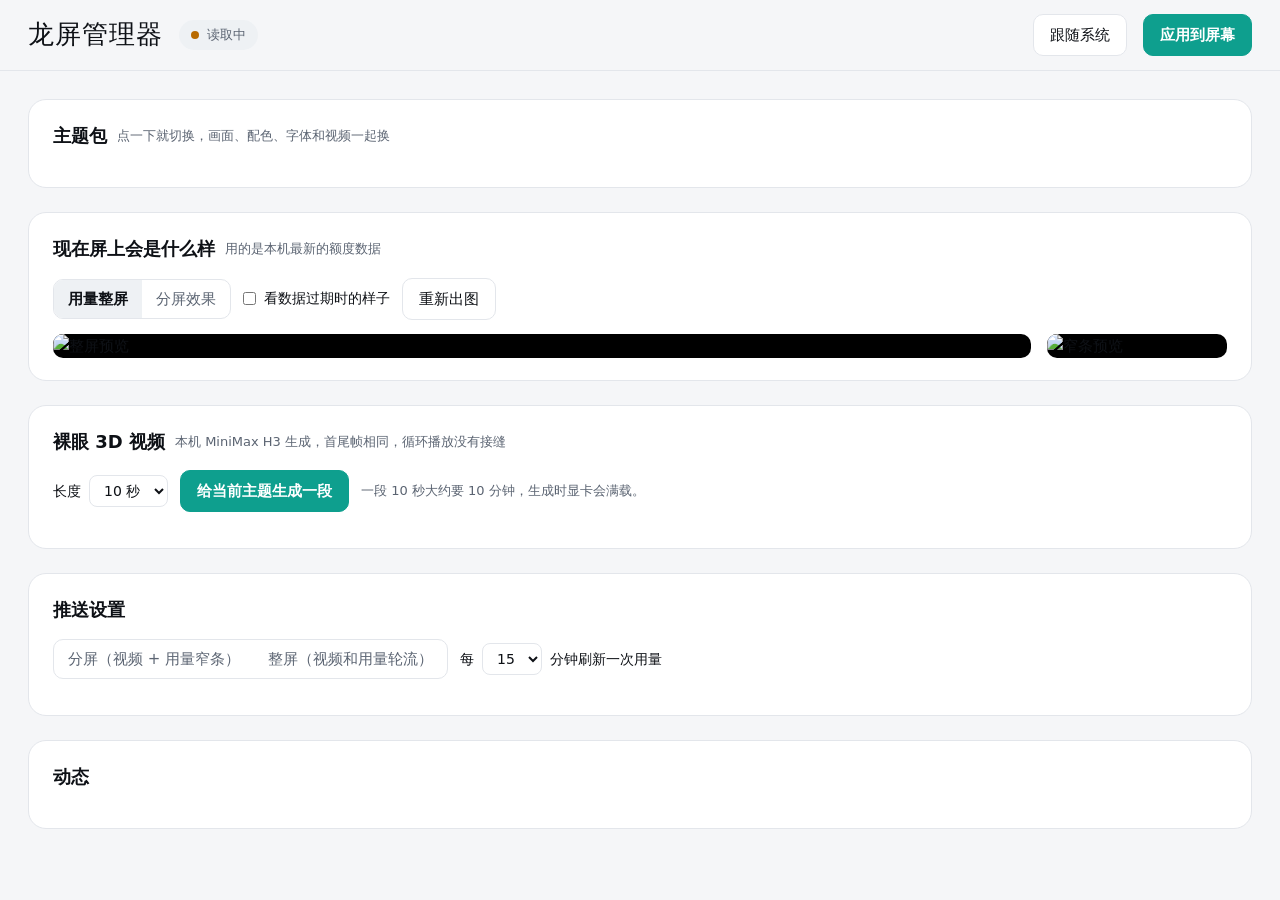
==== app/web/index.html @ 3b7cb1c3 "龙屏第一版：自研驱动、三套主题包、额度面板、视频生成与管理器" ====
<!doctype html>
<html lang="zh">
<head>
<meta charset="utf-8">
<meta name="viewport" content="width=device-width,initial-scale=1">
<title>龙屏管理器</title>
<link rel="stylesheet" href="/repo/themes/_shared/fonts/fonts.css">
<style>
:root{--bg:#F5F6F8;--panel:#FFFFFF;--ink:#0E1116;--dim:#5B6472;--line:#E3E6EB;--accent:#0E9F8E;--accentInk:#fff;--warn:#B86A00;--ok:#0E9F8E;--chip:#EEF1F4}
@media (prefers-color-scheme:dark){:root:not([data-theme="light"]){--bg:#0B0D11;--panel:#13161C;--ink:#E8ECF1;--dim:#8D96A3;--line:#232832;--accent:#2DE2C8;--accentInk:#062723;--warn:#FFB547;--ok:#2DE2C8;--chip:#1B1F27}}
:root[data-theme="dark"]{--bg:#0B0D11;--panel:#13161C;--ink:#E8ECF1;--dim:#8D96A3;--line:#232832;--accent:#2DE2C8;--accentInk:#062723;--warn:#FFB547;--ok:#2DE2C8;--chip:#1B1F27}
*{box-sizing:border-box;margin:0}
body{background:var(--bg);color:var(--ink);font:15px/1.6 "Noto Sans CJK SC",system-ui,sans-serif;-webkit-font-smoothing:antialiased}
header{position:sticky;top:0;z-index:5;display:flex;align-items:center;gap:16px;padding:14px 28px;background:color-mix(in srgb,var(--bg) 85%,transparent);backdrop-filter:blur(10px);border-bottom:1px solid var(--line)}
header h1{font:400 26px/1 "Smiley Sans","Noto Sans CJK SC";letter-spacing:.04em}
.pill{display:inline-flex;align-items:center;gap:8px;padding:5px 12px;border-radius:999px;background:var(--chip);font-size:13px;color:var(--dim)}
.pill i{width:8px;height:8px;border-radius:50%;background:var(--warn)}
.pill.on i{background:var(--ok)}
header .sp{flex:1}
button{font:inherit;cursor:pointer;border:1px solid var(--line);background:var(--panel);color:var(--ink);padding:8px 16px;border-radius:10px}
button.pri{background:var(--accent);border-color:var(--accent);color:var(--accentInk);font-weight:600}
button:disabled{opacity:.5;cursor:default}
main{max-width:1280px;margin:0 auto;padding:28px;display:grid;gap:24px}
section{background:var(--panel);border:1px solid var(--line);border-radius:18px;padding:22px 24px}
h2{font-size:18px;margin-bottom:14px;display:flex;align-items:center;gap:10px}
h2 small{font-weight:400;font-size:13px;color:var(--dim)}
.themes{display:grid;grid-template-columns:repeat(auto-fit,minmax(260px,1fr));gap:16px}
.tcard{border:2px solid var(--line);border-radius:14px;overflow:hidden;cursor:pointer;background:var(--bg);transition:border-color .15s}
.tcard.on{border-color:var(--accent)}
.tcard img{display:block;width:100%;aspect-ratio:2240/1080;object-fit:cover;background:#000}
.tcard .b{padding:12px 14px}
.tcard .b b{font-size:16px}
.tcard .b p{font-size:13px;color:var(--dim);margin-top:2px}
.preview{display:grid;grid-template-columns:minmax(0,1fr) 180px;gap:16px;align-items:start}
.preview img{width:100%;border-radius:10px;background:#000;display:block}
.seg{display:inline-flex;border:1px solid var(--line);border-radius:10px;overflow:hidden}
.seg button{border:0;border-radius:0;padding:7px 14px;background:transparent;color:var(--dim)}
.seg button[aria-pressed="true"]{background:var(--chip);color:var(--ink);font-weight:600}
.row{display:flex;flex-wrap:wrap;gap:12px;align-items:center;margin-bottom:14px}
.vids{display:grid;grid-template-columns:repeat(auto-fill,minmax(280px,1fr));gap:14px}
.vids video{width:100%;border-radius:10px;background:#000;display:block}
.vids .m{font-size:13px;color:var(--dim);margin-top:6px}
.empty{color:var(--dim);font-size:14px;padding:12px 0}
.jobs li,.log li{list-style:none;font-size:13px;padding:6px 0;border-top:1px solid var(--line);display:flex;gap:12px}
.jobs ul,.log ul{padding:0}
.log li span:first-child{color:var(--dim);font-family:"Geist Mono",monospace}
.note{font-size:13px;color:var(--dim)}
label.f{display:flex;align-items:center;gap:8px;font-size:14px}
select{font:inherit;padding:6px 10px;border-radius:8px;border:1px solid var(--line);background:var(--panel);color:var(--ink)}
@media (max-width:720px){main{padding:16px}.preview{grid-template-columns:1fr}header{padding:12px 16px}}
</style>
</head>
<body>
<header>
  <h1>龙屏管理器</h1>
  <span class="pill" id="dev"><i></i><span>读取中</span></span>
  <span class="sp"></span>
  <button id="themeBtn" type="button">跟随系统</button>
  <button class="pri" id="apply" type="button">应用到屏幕</button>
</header>
<main>
  <section>
    <h2>主题包 <small>点一下就切换，画面、配色、字体和视频一起换</small></h2>
    <div class="themes" id="themes"></div>
  </section>

  <section>
    <h2>现在屏上会是什么样 <small>用的是本机最新的额度数据</small></h2>
    <div class="row">
      <div class="seg" id="viewSeg"><button data-v="usage" aria-pressed="true">用量整屏</button><button data-v="preview" aria-pressed="false">分屏效果</button></div>
      <label class="f"><input type="checkbox" id="stale"> 看数据过期时的样子</label>
      <button id="refresh" type="button">重新出图</button>
    </div>
    <div class="preview"><img id="big" alt="整屏预览"><img id="strip" alt="窄条预览"></div>
  </section>

  <section>
    <h2>裸眼 3D 视频 <small>本机 MiniMax H3 生成，首尾帧相同，循环播放没有接缝</small></h2>
    <div class="row">
      <label class="f">长度 <select id="secs"><option value="5">5 秒</option><option value="10" selected>10 秒</option><option value="15">15 秒</option></select></label>
      <button class="pri" id="gen" type="button">给当前主题生成一段</button>
      <span class="note">一段 10 秒大约要 10 分钟，生成时显卡会满载。</span>
    </div>
    <div class="vids" id="vids"></div>
    <div class="jobs"><ul id="jobs"></ul></div>
  </section>

  <section>
    <h2>推送设置</h2>
    <div class="row">
      <div class="seg" id="layoutSeg"><button data-v="split">分屏（视频 + 用量窄条）</button><button data-v="full">整屏（视频和用量轮流）</button></div>
      <label class="f">每 <select id="mins"><option>5</option><option>10</option><option selected>15</option><option>30</option></select> 分钟刷新一次用量</label>
    </div>
    <p class="note" id="devNote"></p>
  </section>

  <section class="log">
    <h2>动态</h2>
    <ul id="log"></ul>
  </section>
</main>
<script>
const $ = s => document.querySelector(s);
let S = null, view = "usage";
const api = (p, b) => fetch(p, b ? {method: "POST", headers: {"Content-Type": "application/json"}, body: JSON.stringify(b)} : {}).then(r => r.json());
const esc = s => String(s).replace(/[&<>"]/g, c => ({"&": "&amp;", "<": "&lt;", ">": "&gt;", '"': "&quot;"}[c]));

async function load() {
  S = await api("/api/state");
  const c = S.conf;
  $("#dev").classList.toggle("on", S.device.connected);
  $("#dev span").textContent = S.device.connected ? "屏幕已连接" : `屏幕：${S.device.mode}`;
  $("#devNote").textContent = S.device.note;
  $("#apply").textContent = S.device.connected ? "应用到屏幕" : "演练一次上屏";
  $("#themes").innerHTML = S.themes.map(t => `<div class="tcard${t.id === c.theme ? " on" : ""}" data-id="${t.id}">
    <img src="/repo/themes/${t.id}/assets/full.jpg" alt=""><div class="b"><b>${esc(t.name)}</b><p>${esc(t.summary)}</p><p>${t.videos.length ? t.videos.length + " 段视频" : "还没有视频"}</p></div></div>`).join("");
  const cur = S.themes.find(t => t.id === c.theme);
  $("#vids").innerHTML = cur && cur.videos.length ? cur.videos.map(v => `<div><video src="${v.url}" muted loop autoplay playsinline></video><div class="m">${esc(v.name)} · ${v.mb} MB</div></div>`).join("")
    : `<div class="empty">「${esc(cur ? cur.name : c.theme)}」还没有视频。</div>`;
  $("#jobs").innerHTML = S.jobs.slice().reverse().map(j => `<li><b>${j.state === "running" ? "进行中" : j.state === "done" ? "完成" : "失败"}</b><span>${esc(j.kind)} · ${j.started}</span><span class="note">${esc(j.tail)}</span></li>`).join("");
  $("#log").innerHTML = S.log.slice().reverse().map(l => `<li><span>${l.t}</span><span>${esc(l.msg)}</span></li>`).join("");
  document.querySelectorAll("#layoutSeg button").forEach(b => b.setAttribute("aria-pressed", b.dataset.v === c.layout));
  $("#mins").value = String(c.push_minutes);
}
async function preview() {
  const t = S.conf.theme, d = $("#stale").checked ? "stale" : "fresh";
  $("#big").style.opacity = .4;
  const [a, b] = await Promise.all([api(`/api/render?theme=${t}&view=${view}&data=${d}`), api(`/api/render?theme=${t}&view=strip&data=${d}`)]);
  $("#big").src = a.url; $("#strip").src = b.url; $("#big").style.opacity = 1;
}
$("#themes").addEventListener("click", async e => {
  const card = e.target.closest(".tcard"); if (!card) return;
  await api("/api/conf", {theme: card.dataset.id}); await load(); preview();
});
$("#viewSeg").addEventListener("click", e => {
  const b = e.target.closest("button"); if (!b) return;
  view = b.dataset.v; document.querySelectorAll("#viewSeg button").forEach(x => x.setAttribute("aria-pressed", x === b)); preview();
});
$("#layoutSeg").addEventListener("click", async e => { const b = e.target.closest("button"); if (b) { await api("/api/conf", {layout: b.dataset.v}); load(); } });
$("#mins").addEventListener("change", async () => { await api("/api/conf", {push_minutes: +$("#mins").value}); load(); });
$("#stale").addEventListener("change", preview);
$("#refresh").addEventListener("click", preview);
$("#gen").addEventListener("click", async () => {
  const r = await api("/api/video", {theme: S.conf.theme, seconds: +$("#secs").value});
  if (r.error) alert(r.error); load();
});
$("#apply").addEventListener("click", async () => { await api("/api/apply", {}); load(); });

const modes = ["auto", "light", "dark"], names = {auto: "跟随系统", light: "亮色", dark: "暗色"};
let mode = "auto";
try { mode = localStorage.getItem("ryuo:theme") || "auto"; } catch (e) {}
const setMode = m => { mode = m; if (m === "auto") document.documentElement.removeAttribute("data-theme"); else document.documentElement.dataset.theme = m; $("#themeBtn").textContent = names[m]; try { localStorage.setItem("ryuo:theme", m); } catch (e) {} };
setMode(mode);
$("#themeBtn").addEventListener("click", () => setMode(modes[(modes.indexOf(mode) + 1) % 3]));

load().then(preview);
setInterval(load, 8000);
</script>
</body>
</html>
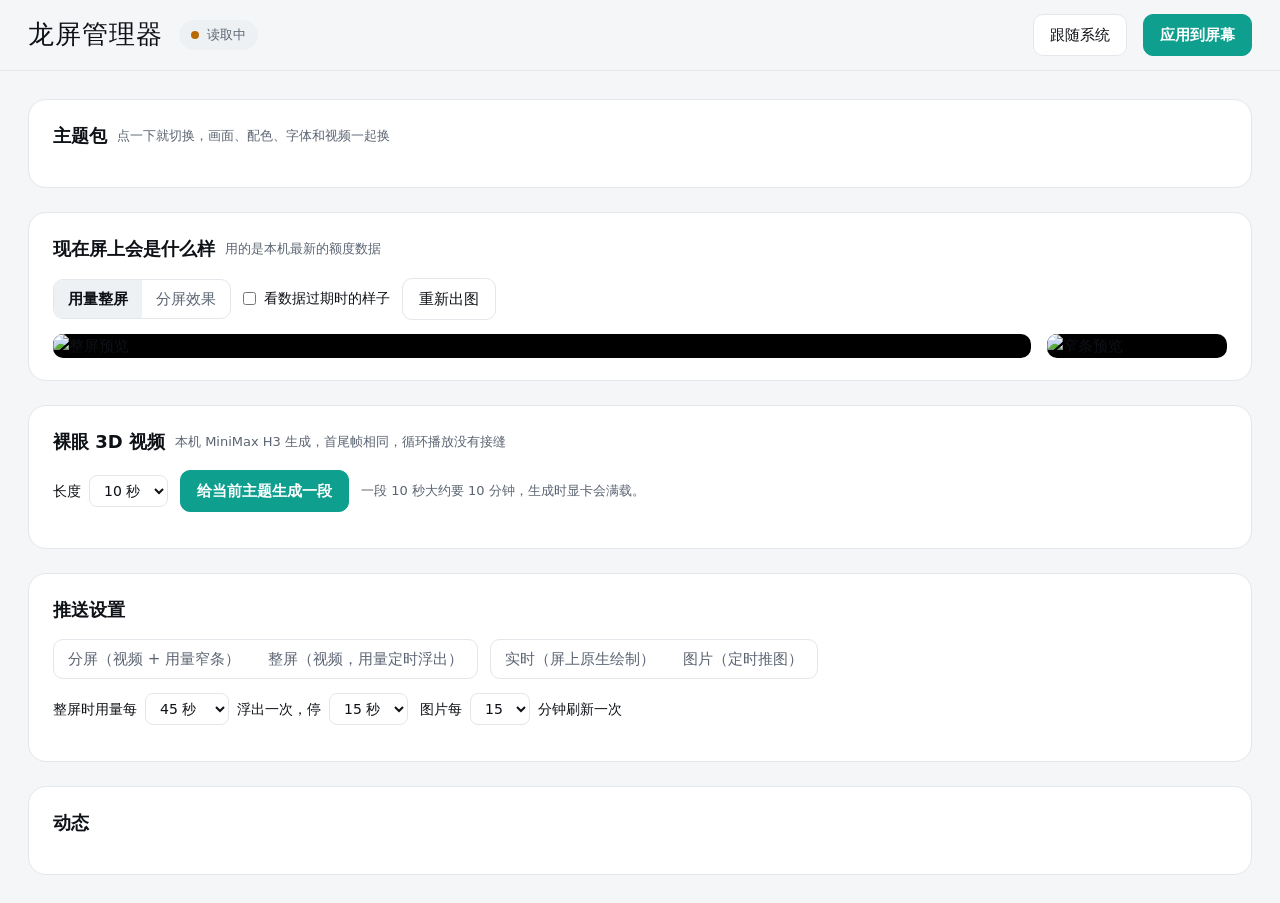
==== commit ab2736e9: "整屏也改为实时原生（面板定时淡入盖在压暗视频上）；新增北境极光、浑天铜仪、雨夜霓虹、日冕四套主题和同心光环布局；颜色与标题跟主题走；管理器可切实时／图片" ====
--- a/app/web/index.html
+++ b/app/web/index.html
@@ -6,6 +6,7 @@
 <title>龙屏管理器</title>
 <link rel="stylesheet" href="/repo/themes/_shared/fonts/fonts.css">
 <style>
+[hidden]{display:none!important}
 :root{--bg:#F5F6F8;--panel:#FFFFFF;--ink:#0E1116;--dim:#5B6472;--line:#E3E6EB;--accent:#0E9F8E;--accentInk:#fff;--warn:#B86A00;--ok:#0E9F8E;--chip:#EEF1F4}
 @media (prefers-color-scheme:dark){:root:not([data-theme="light"]){--bg:#0B0D11;--panel:#13161C;--ink:#E8ECF1;--dim:#8D96A3;--line:#232832;--accent:#2DE2C8;--accentInk:#062723;--warn:#FFB547;--ok:#2DE2C8;--chip:#1B1F27}}
 :root[data-theme="dark"]{--bg:#0B0D11;--panel:#13161C;--ink:#E8ECF1;--dim:#8D96A3;--line:#232832;--accent:#2DE2C8;--accentInk:#062723;--warn:#FFB547;--ok:#2DE2C8;--chip:#1B1F27}
@@ -88,8 +89,13 @@
   <section>
     <h2>推送设置</h2>
     <div class="row">
-      <div class="seg" id="layoutSeg"><button data-v="split">分屏（视频 + 用量窄条）</button><button data-v="full">整屏（视频和用量轮流）</button></div>
-      <label class="f">每 <select id="mins"><option>5</option><option>10</option><option selected>15</option><option>30</option></select> 分钟刷新一次用量</label>
+      <div class="seg" id="layoutSeg"><button data-v="split">分屏（视频 + 用量窄条）</button><button data-v="full">整屏（视频，用量定时浮出）</button></div>
+      <div class="seg" id="rendSeg"><button data-v="native">实时（屏上原生绘制）</button><button data-v="png">图片（定时推图）</button></div>
+    </div>
+    <div class="row">
+      <label class="f" id="fullOpt">整屏时用量每 <select id="hide"><option value="30">30 秒</option><option value="45" selected>45 秒</option><option value="90">90 秒</option><option value="180">3 分钟</option></select>
+        浮出一次，停 <select id="show"><option value="10">10 秒</option><option value="15" selected>15 秒</option><option value="30">30 秒</option></select></label>
+      <label class="f" id="minsOpt">图片每 <select id="mins"><option>5</option><option>10</option><option selected>15</option><option>30</option></select> 分钟刷新一次</label>
     </div>
     <p class="note" id="devNote"></p>
   </section>
@@ -121,6 +127,12 @@
   $("#log").innerHTML = S.log.slice().reverse().map(l => `<li><span>${l.t}</span><span>${esc(l.msg)}</span></li>`).join("");
   document.querySelectorAll("#layoutSeg button").forEach(b => b.setAttribute("aria-pressed", b.dataset.v === c.layout));
   $("#mins").value = String(c.push_minutes);
+  const rend = c.renderer || "native";
+  document.querySelectorAll("#rendSeg button").forEach(b => b.setAttribute("aria-pressed", b.dataset.v === rend));
+  $("#hide").value = String(c.full_hide_seconds || 45);
+  $("#show").value = String(c.full_show_seconds || 15);
+  $("#fullOpt").hidden = !(rend === "native" && c.layout === "full");
+  $("#minsOpt").hidden = rend === "native";
 }
 async function preview() {
   const t = S.conf.theme, d = $("#stale").checked ? "stale" : "fresh";
@@ -138,6 +150,9 @@
 });
 $("#layoutSeg").addEventListener("click", async e => { const b = e.target.closest("button"); if (b) { await api("/api/conf", {layout: b.dataset.v}); load(); } });
 $("#mins").addEventListener("change", async () => { await api("/api/conf", {push_minutes: +$("#mins").value}); load(); });
+$("#rendSeg").addEventListener("click", async e => { const b = e.target.closest("button"); if (b) { await api("/api/conf", {renderer: b.dataset.v}); load(); } });
+$("#hide").addEventListener("change", async () => { await api("/api/conf", {full_hide_seconds: +$("#hide").value}); load(); });
+$("#show").addEventListener("change", async () => { await api("/api/conf", {full_show_seconds: +$("#show").value}); load(); });
 $("#stale").addEventListener("change", preview);
 $("#refresh").addEventListener("click", preview);
 $("#gen").addEventListener("click", async () => {
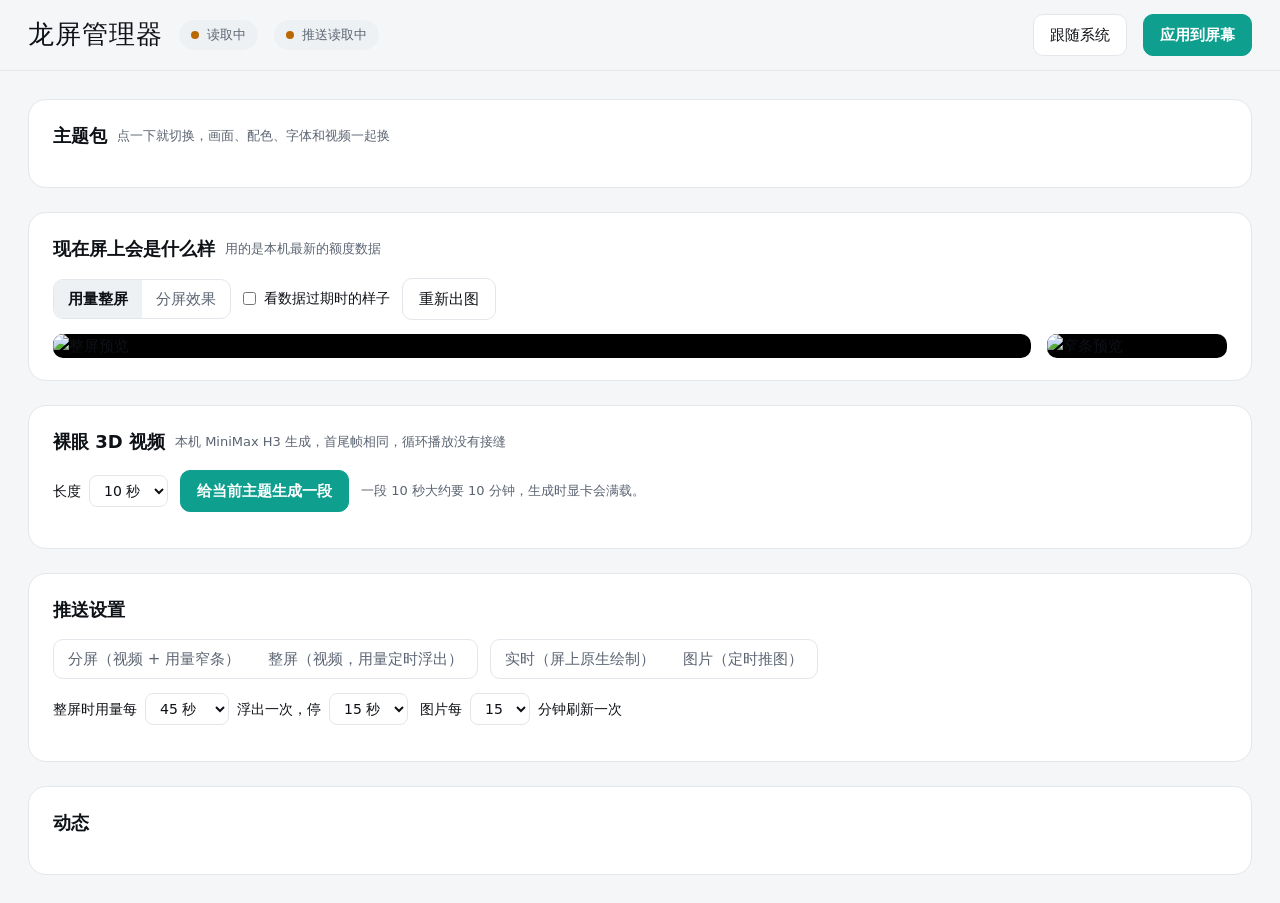
==== commit 4dd5e8a0: "桌面应用：用户服务自启、应用中心图标、管理器里看推送状态和开关" ====
--- a/app/web/index.html
+++ b/app/web/index.html
@@ -55,6 +55,8 @@
 <header>
   <h1>龙屏管理器</h1>
   <span class="pill" id="dev"><i></i><span>读取中</span></span>
+  <span class="pill" id="push" title=""><i></i><span>推送读取中</span></span>
+  <button id="pushBtn" type="button" hidden>开推送</button>
   <span class="sp"></span>
   <button id="themeBtn" type="button">跟随系统</button>
   <button class="pri" id="apply" type="button">应用到屏幕</button>
@@ -118,6 +120,12 @@
   $("#dev span").textContent = S.device.connected ? "屏幕已连接" : `屏幕：${S.device.mode}`;
   $("#devNote").textContent = S.device.note;
   $("#apply").textContent = S.device.connected ? "应用到屏幕" : "演练一次上屏";
+  const P = S.pusher || {};
+  $("#push").classList.toggle("on", !!P.running);
+  $("#push span").textContent = P.running ? "推送在跑" : "推送停了";
+  $("#push").title = P.last || "";
+  $("#pushBtn").hidden = false;
+  $("#pushBtn").textContent = P.running ? "重启推送" : "开推送";
   $("#themes").innerHTML = S.themes.map(t => `<div class="tcard${t.id === c.theme ? " on" : ""}" data-id="${t.id}">
     <img src="/repo/themes/${t.id}/assets/full.jpg" alt=""><div class="b"><b>${esc(t.name)}</b><p>${esc(t.summary)}</p><p>${t.videos.length ? t.videos.length + " 段视频" : "还没有视频"}</p></div></div>`).join("");
   const cur = S.themes.find(t => t.id === c.theme);
@@ -159,6 +167,11 @@
   const r = await api("/api/video", {theme: S.conf.theme, seconds: +$("#secs").value});
   if (r.error) alert(r.error); load();
 });
+$("#pushBtn").addEventListener("click", async () => {
+  $("#pushBtn").disabled = true;
+  await api("/api/pusher", {action: S.pusher && S.pusher.running ? "restart" : "start"});
+  $("#pushBtn").disabled = false; load();
+});
 $("#apply").addEventListener("click", async () => { await api("/api/apply", {}); load(); });
 
 const modes = ["auto", "light", "dark"], names = {auto: "跟随系统", light: "亮色", dark: "暗色"};
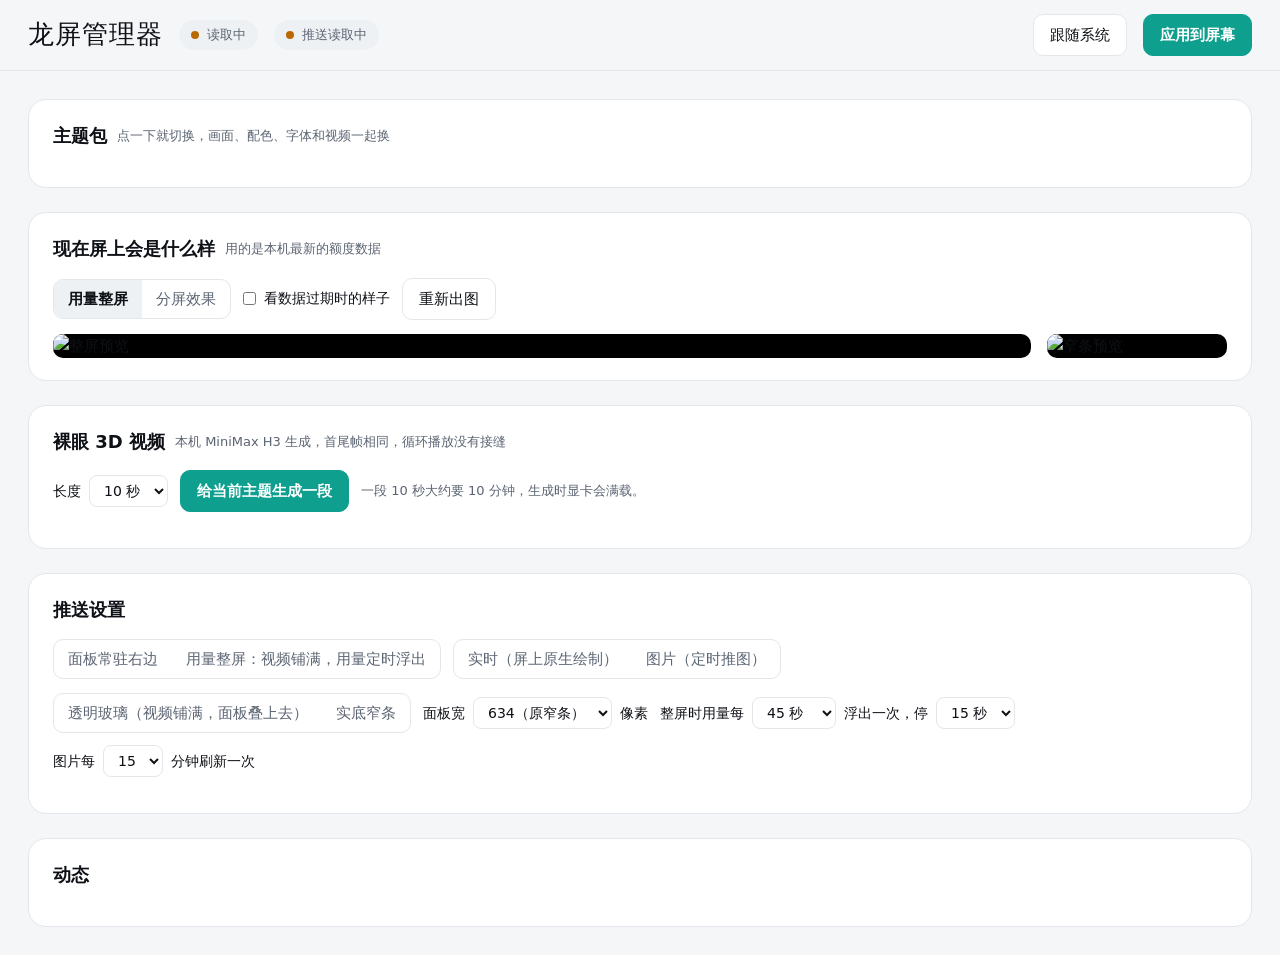
==== commit eb3eabb3: "原生面板：透明玻璃叠在整屏视频上，宽度可调（默认 800），管理器加对应设置" ====
--- a/app/web/index.html
+++ b/app/web/index.html
@@ -91,10 +91,12 @@
   <section>
     <h2>推送设置</h2>
     <div class="row">
-      <div class="seg" id="layoutSeg"><button data-v="split">分屏（视频 + 用量窄条）</button><button data-v="full">整屏（视频，用量定时浮出）</button></div>
+      <div class="seg" id="layoutSeg"><button data-v="split">面板常驻右边</button><button data-v="full">用量整屏：视频铺满，用量定时浮出</button></div>
       <div class="seg" id="rendSeg"><button data-v="native">实时（屏上原生绘制）</button><button data-v="png">图片（定时推图）</button></div>
     </div>
     <div class="row">
+      <div class="seg" id="glassSeg"><button data-v="1">透明玻璃（视频铺满，面板叠上去）</button><button data-v="0">实底窄条</button></div>
+      <label class="f" id="widthOpt">面板宽 <select id="pw"><option value="634">634（原窄条）</option><option value="720">720</option><option value="800">800</option><option value="880">880</option><option value="960">960</option></select> 像素</label>
       <label class="f" id="fullOpt">整屏时用量每 <select id="hide"><option value="30">30 秒</option><option value="45" selected>45 秒</option><option value="90">90 秒</option><option value="180">3 分钟</option></select>
         浮出一次，停 <select id="show"><option value="10">10 秒</option><option value="15" selected>15 秒</option><option value="30">30 秒</option></select></label>
       <label class="f" id="minsOpt">图片每 <select id="mins"><option>5</option><option>10</option><option selected>15</option><option>30</option></select> 分钟刷新一次</label>
@@ -141,6 +143,11 @@
   $("#show").value = String(c.full_show_seconds || 15);
   $("#fullOpt").hidden = !(rend === "native" && c.layout === "full");
   $("#minsOpt").hidden = rend === "native";
+  const glass = c.panel_glass !== false;
+  document.querySelectorAll("#glassSeg button").forEach(b => b.setAttribute("aria-pressed", b.dataset.v === (glass ? "1" : "0")));
+  $("#pw").value = String(c.panel_width || 800);
+  $("#glassSeg").hidden = rend !== "native";
+  $("#widthOpt").hidden = rend !== "native";
 }
 async function preview() {
   const t = S.conf.theme, d = $("#stale").checked ? "stale" : "fresh";
@@ -159,6 +166,8 @@
 $("#layoutSeg").addEventListener("click", async e => { const b = e.target.closest("button"); if (b) { await api("/api/conf", {layout: b.dataset.v}); load(); } });
 $("#mins").addEventListener("change", async () => { await api("/api/conf", {push_minutes: +$("#mins").value}); load(); });
 $("#rendSeg").addEventListener("click", async e => { const b = e.target.closest("button"); if (b) { await api("/api/conf", {renderer: b.dataset.v}); load(); } });
+$("#glassSeg").addEventListener("click", async e => { const b = e.target.closest("button"); if (b) { await api("/api/conf", {panel_glass: b.dataset.v === "1"}); load(); } });
+$("#pw").addEventListener("change", async () => { await api("/api/conf", {panel_width: +$("#pw").value}); load(); });
 $("#hide").addEventListener("change", async () => { await api("/api/conf", {full_hide_seconds: +$("#hide").value}); load(); });
 $("#show").addEventListener("change", async () => { await api("/api/conf", {full_show_seconds: +$("#show").value}); load(); });
 $("#stale").addEventListener("change", preview);
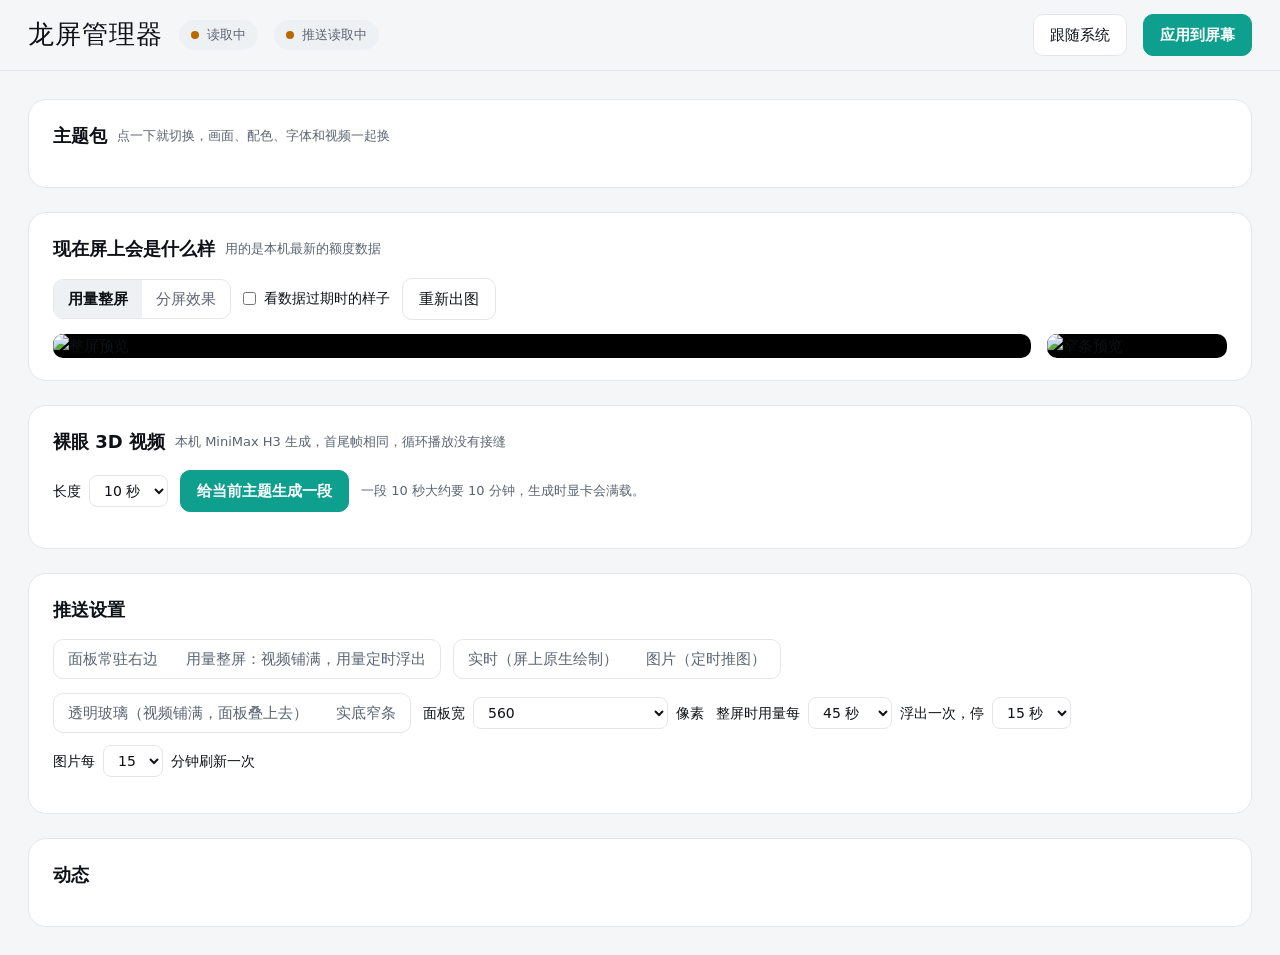
==== commit d893e904: "面板默认宽度退回 634：右边弯曲那段实际可视宽度窄" ====
--- a/app/web/index.html
+++ b/app/web/index.html
@@ -96,7 +96,7 @@
     </div>
     <div class="row">
       <div class="seg" id="glassSeg"><button data-v="1">透明玻璃（视频铺满，面板叠上去）</button><button data-v="0">实底窄条</button></div>
-      <label class="f" id="widthOpt">面板宽 <select id="pw"><option value="634">634（原窄条）</option><option value="720">720</option><option value="800">800</option><option value="880">880</option><option value="960">960</option></select> 像素</label>
+      <label class="f" id="widthOpt">面板宽 <select id="pw"><option value="560">560</option><option value="634">634（正好是弯曲那段）</option><option value="720">720</option><option value="800">800</option></select> 像素</label>
       <label class="f" id="fullOpt">整屏时用量每 <select id="hide"><option value="30">30 秒</option><option value="45" selected>45 秒</option><option value="90">90 秒</option><option value="180">3 分钟</option></select>
         浮出一次，停 <select id="show"><option value="10">10 秒</option><option value="15" selected>15 秒</option><option value="30">30 秒</option></select></label>
       <label class="f" id="minsOpt">图片每 <select id="mins"><option>5</option><option>10</option><option selected>15</option><option>30</option></select> 分钟刷新一次</label>
@@ -145,7 +145,7 @@
   $("#minsOpt").hidden = rend === "native";
   const glass = c.panel_glass !== false;
   document.querySelectorAll("#glassSeg button").forEach(b => b.setAttribute("aria-pressed", b.dataset.v === (glass ? "1" : "0")));
-  $("#pw").value = String(c.panel_width || 800);
+  $("#pw").value = String(c.panel_width || 634);
   $("#glassSeg").hidden = rend !== "native";
   $("#widthOpt").hidden = rend !== "native";
 }
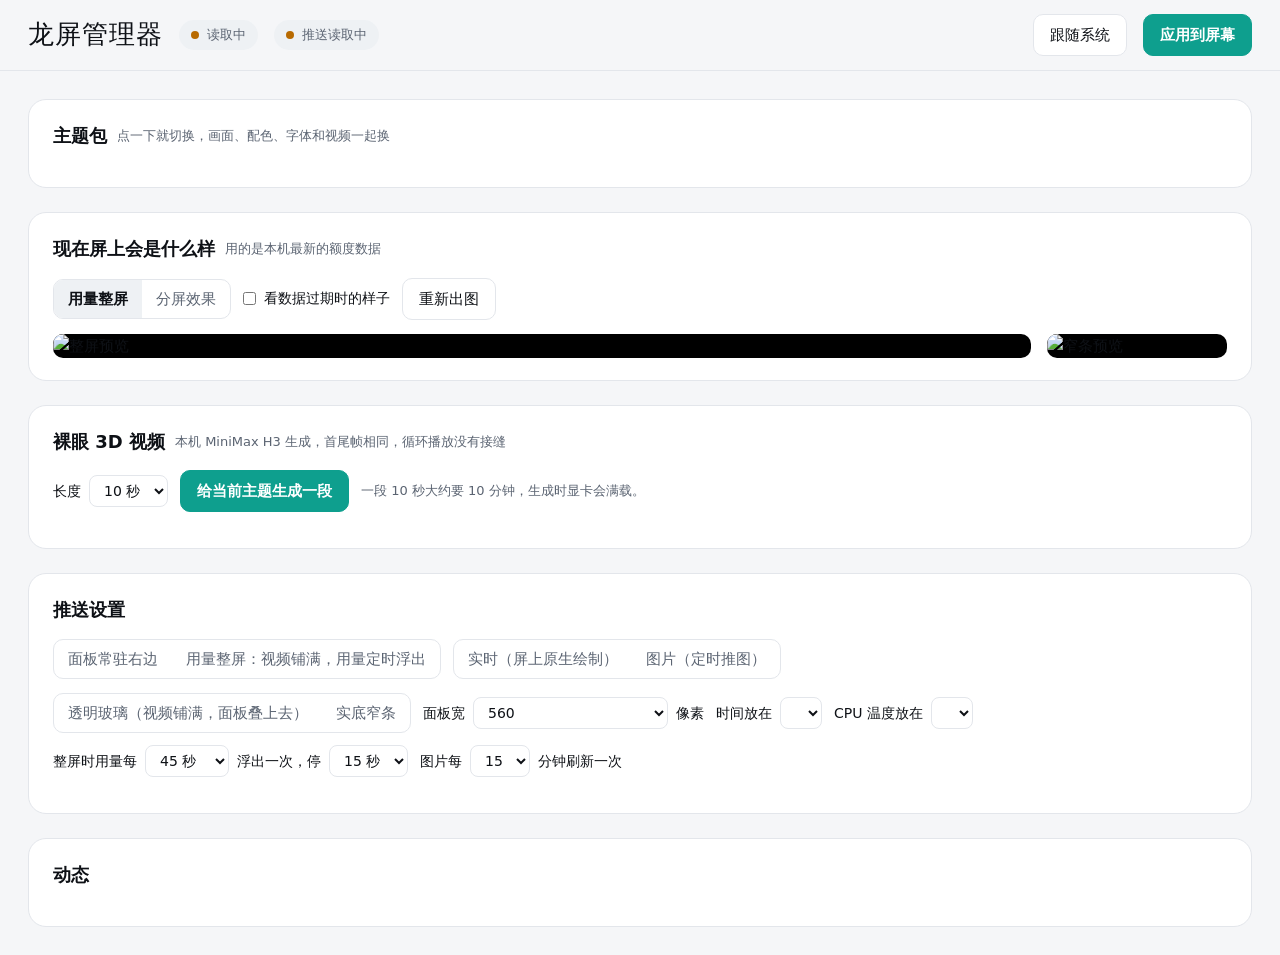
==== commit 7db7d7f6: "整屏默认不显示屏幕自带的时间和温度；管理器里可选它们放在 6 个固定位置中的哪一个" ====
--- a/app/web/index.html
+++ b/app/web/index.html
@@ -97,6 +97,8 @@
     <div class="row">
       <div class="seg" id="glassSeg"><button data-v="1">透明玻璃（视频铺满，面板叠上去）</button><button data-v="0">实底窄条</button></div>
       <label class="f" id="widthOpt">面板宽 <select id="pw"><option value="560">560</option><option value="634">634（正好是弯曲那段）</option><option value="720">720</option><option value="800">800</option></select> 像素</label>
+      <label class="f">时间放在 <select id="slotTime"></select></label>
+      <label class="f">CPU 温度放在 <select id="slotCpu"></select></label>
       <label class="f" id="fullOpt">整屏时用量每 <select id="hide"><option value="30">30 秒</option><option value="45" selected>45 秒</option><option value="90">90 秒</option><option value="180">3 分钟</option></select>
         浮出一次，停 <select id="show"><option value="10">10 秒</option><option value="15" selected>15 秒</option><option value="30">30 秒</option></select></label>
       <label class="f" id="minsOpt">图片每 <select id="mins"><option>5</option><option>10</option><option selected>15</option><option>30</option></select> 分钟刷新一次</label>
@@ -146,6 +148,15 @@
   const glass = c.panel_glass !== false;
   document.querySelectorAll("#glassSeg button").forEach(b => b.setAttribute("aria-pressed", b.dataset.v === (glass ? "1" : "0")));
   $("#pw").value = String(c.panel_width || 634);
+  // 屏幕自带的读数只有 6 个固定位置：数组下标就是位置
+  const POS = [["", "不显示"], ["0", "左上"], ["1", "左下"], ["2", "右上"], ["3", "右中"], ["4", "右下"], ["5", "正中（小）"]];
+  const slots = c.layout === "full" ? (c.full_slots || []) : (c.split_slots || ["Date&Time", "CPU Temperature"]);
+  for (const [id, item] of [["#slotTime", "Date&Time"], ["#slotCpu", "CPU Temperature"]]) {
+    const sel = $(id);
+    if (!sel.options.length) sel.innerHTML = POS.map(([v, t]) => `<option value="${v}">${t}</option>`).join("");
+    const i = slots.indexOf(item);
+    sel.value = i < 0 ? "" : String(i);
+  }
   $("#glassSeg").hidden = rend !== "native";
   $("#widthOpt").hidden = rend !== "native";
 }
@@ -167,6 +178,17 @@
 $("#mins").addEventListener("change", async () => { await api("/api/conf", {push_minutes: +$("#mins").value}); load(); });
 $("#rendSeg").addEventListener("click", async e => { const b = e.target.closest("button"); if (b) { await api("/api/conf", {renderer: b.dataset.v}); load(); } });
 $("#glassSeg").addEventListener("click", async e => { const b = e.target.closest("button"); if (b) { await api("/api/conf", {panel_glass: b.dataset.v === "1"}); load(); } });
+async function saveSlots(changed) {
+  const t = $("#slotTime").value, cpu = $("#slotCpu").value;
+  if (t !== "" && t === cpu) (changed === "#slotTime" ? $("#slotCpu") : $("#slotTime")).value = "";  // 同一个位置只能放一项
+  const arr = ["", "", "", "", "", ""];
+  if ($("#slotTime").value !== "") arr[+$("#slotTime").value] = "Date&Time";
+  if ($("#slotCpu").value !== "") arr[+$("#slotCpu").value] = "CPU Temperature";
+  while (arr.length && arr[arr.length - 1] === "") arr.pop();
+  await api("/api/conf", {[S.conf.layout === "full" ? "full_slots" : "split_slots"]: arr}); load();
+}
+$("#slotTime").addEventListener("change", () => saveSlots("#slotTime"));
+$("#slotCpu").addEventListener("change", () => saveSlots("#slotCpu"));
 $("#pw").addEventListener("change", async () => { await api("/api/conf", {panel_width: +$("#pw").value}); load(); });
 $("#hide").addEventListener("change", async () => { await api("/api/conf", {full_hide_seconds: +$("#hide").value}); load(); });
 $("#show").addEventListener("change", async () => { await api("/api/conf", {full_show_seconds: +$("#show").value}); load(); });
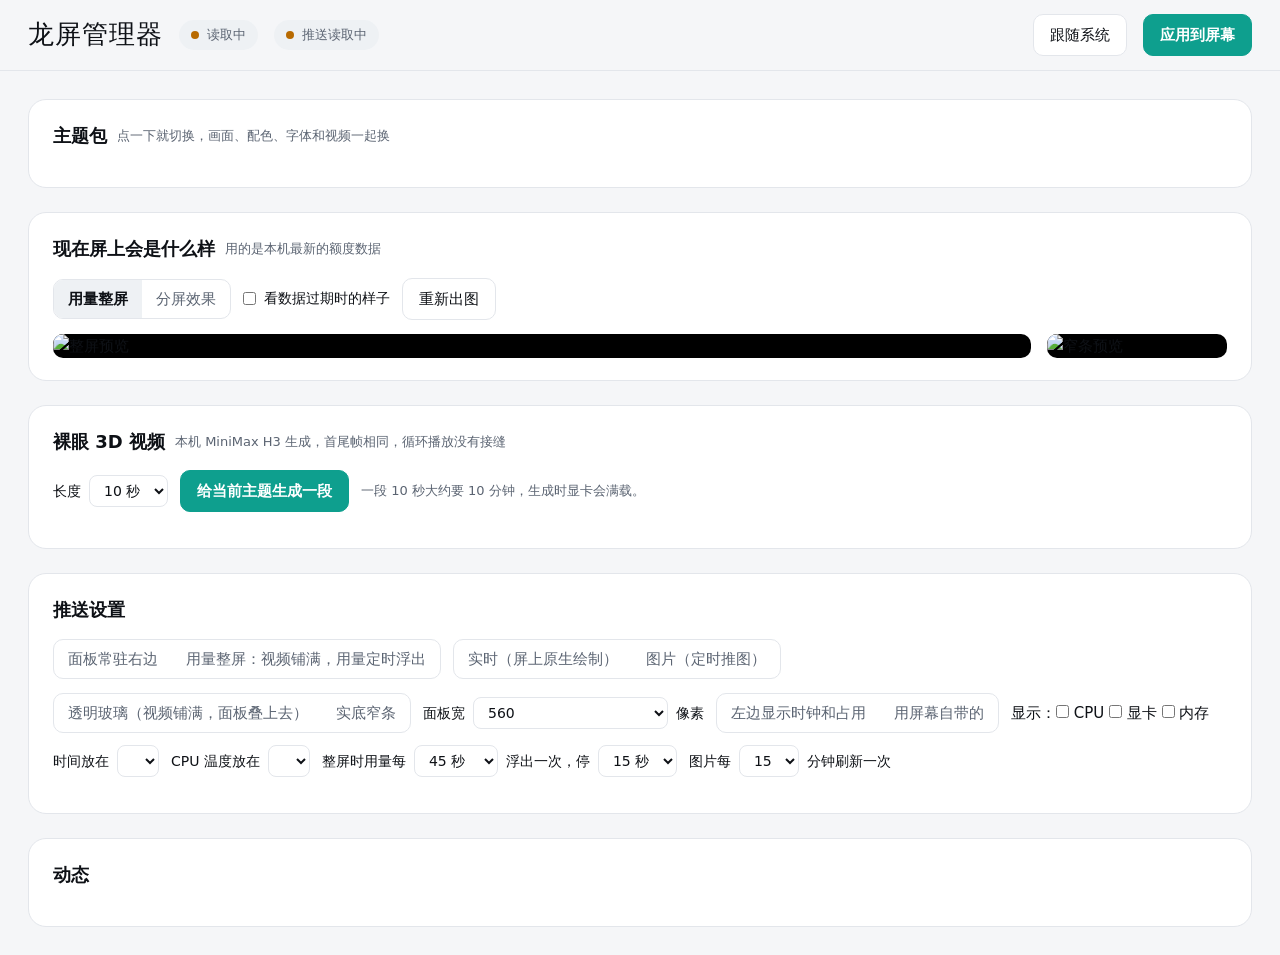
==== commit f64cdf94: "左边平面区由屏上程序画时钟和 CPU/显卡/内存占用（每 5 秒），屏幕自带读数随之关掉；后台服务按完整路径调 magpie" ====
--- a/app/web/index.html
+++ b/app/web/index.html
@@ -97,8 +97,10 @@
     <div class="row">
       <div class="seg" id="glassSeg"><button data-v="1">透明玻璃（视频铺满，面板叠上去）</button><button data-v="0">实底窄条</button></div>
       <label class="f" id="widthOpt">面板宽 <select id="pw"><option value="560">560</option><option value="634">634（正好是弯曲那段）</option><option value="720">720</option><option value="800">800</option></select> 像素</label>
-      <label class="f">时间放在 <select id="slotTime"></select></label>
-      <label class="f">CPU 温度放在 <select id="slotCpu"></select></label>
+      <div class="seg" id="hudSeg"><button data-v="1">左边显示时钟和占用</button><button data-v="0">用屏幕自带的</button></div>
+      <span class="f" id="hudItems">显示：<label><input type="checkbox" value="cpu"> CPU</label> <label><input type="checkbox" value="gpu"> 显卡</label> <label><input type="checkbox" value="mem"> 内存</label></span>
+      <label class="f slotOpt">时间放在 <select id="slotTime"></select></label>
+      <label class="f slotOpt">CPU 温度放在 <select id="slotCpu"></select></label>
       <label class="f" id="fullOpt">整屏时用量每 <select id="hide"><option value="30">30 秒</option><option value="45" selected>45 秒</option><option value="90">90 秒</option><option value="180">3 分钟</option></select>
         浮出一次，停 <select id="show"><option value="10">10 秒</option><option value="15" selected>15 秒</option><option value="30">30 秒</option></select></label>
       <label class="f" id="minsOpt">图片每 <select id="mins"><option>5</option><option>10</option><option selected>15</option><option>30</option></select> 分钟刷新一次</label>
@@ -158,6 +160,14 @@
     sel.value = i < 0 ? "" : String(i);
   }
   $("#glassSeg").hidden = rend !== "native";
+  // 自己画的时钟只在「面板常驻 + 透明玻璃」时有，那时屏幕自带的读数就不用了
+  const hudAble = rend === "native" && c.layout === "split" && glass, hudOn = hudAble && c.hud !== false;
+  $("#hudSeg").hidden = !hudAble;
+  document.querySelectorAll("#hudSeg button").forEach(b => b.setAttribute("aria-pressed", b.dataset.v === (c.hud !== false ? "1" : "0")));
+  $("#hudItems").hidden = !hudOn;
+  const items = c.hud_items || ["cpu", "gpu", "mem"];
+  document.querySelectorAll("#hudItems input").forEach(x => x.checked = items.includes(x.value));
+  document.querySelectorAll(".slotOpt").forEach(x => x.hidden = hudOn);
   $("#widthOpt").hidden = rend !== "native";
 }
 async function preview() {
@@ -187,6 +197,10 @@
   while (arr.length && arr[arr.length - 1] === "") arr.pop();
   await api("/api/conf", {[S.conf.layout === "full" ? "full_slots" : "split_slots"]: arr}); load();
 }
+$("#hudSeg").addEventListener("click", async e => { const b = e.target.closest("button"); if (b) { await api("/api/conf", {hud: b.dataset.v === "1"}); load(); } });
+$("#hudItems").addEventListener("change", async () => {
+  await api("/api/conf", {hud_items: [...document.querySelectorAll("#hudItems input:checked")].map(x => x.value)}); load();
+});
 $("#slotTime").addEventListener("change", () => saveSlots("#slotTime"));
 $("#slotCpu").addEventListener("change", () => saveSlots("#slotCpu"));
 $("#pw").addEventListener("change", async () => { await api("/api/conf", {panel_width: +$("#pw").value}); load(); });
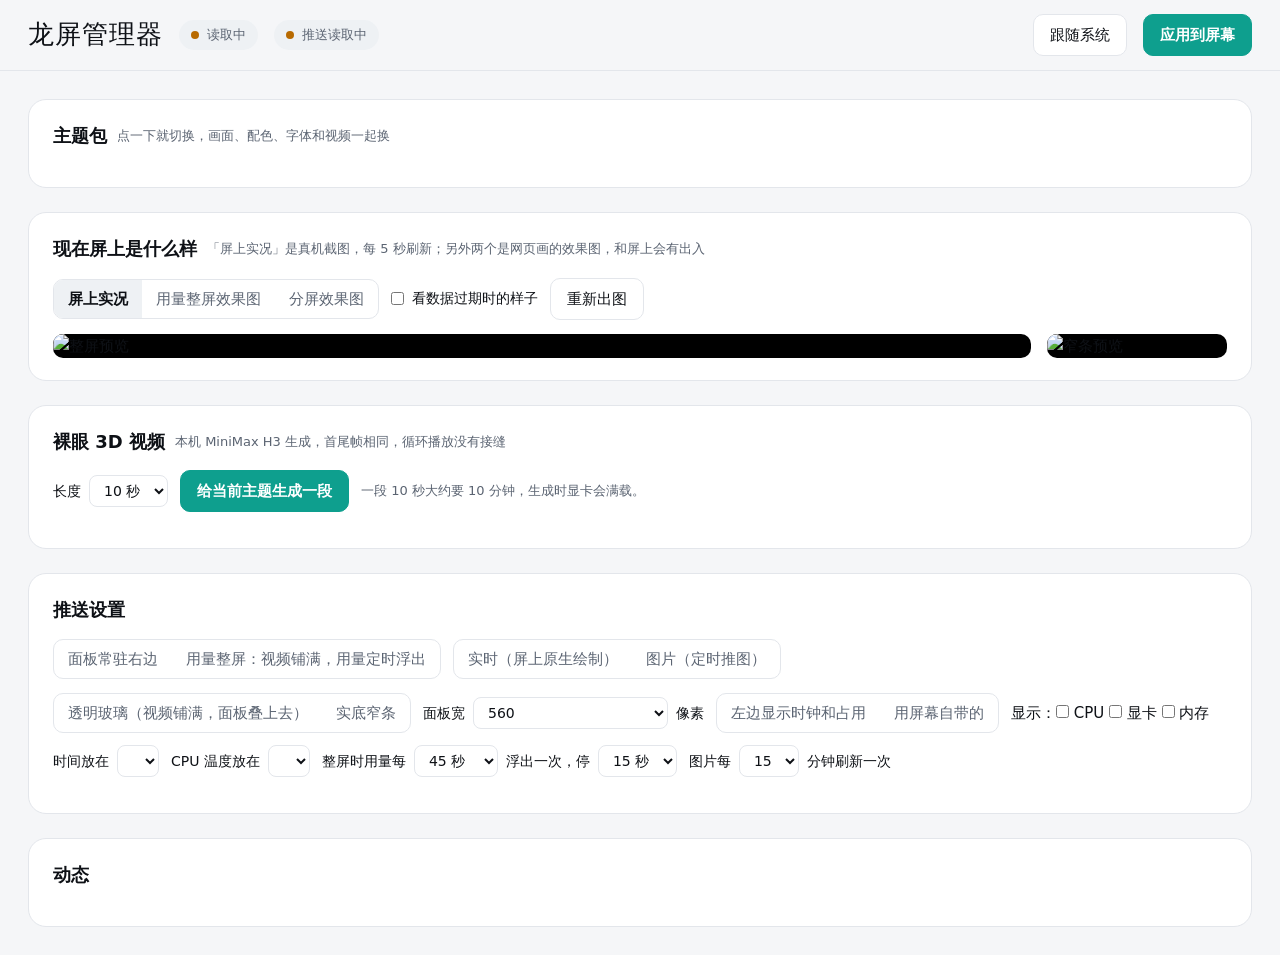
==== commit 8a9a6de1: "管理器预览默认改为真机截图（每 5 秒），网页效果图标明和屏上有出入" ====
--- a/app/web/index.html
+++ b/app/web/index.html
@@ -34,6 +34,7 @@
 .tcard .b p{font-size:13px;color:var(--dim);margin-top:2px}
 .preview{display:grid;grid-template-columns:minmax(0,1fr) 180px;gap:16px;align-items:start}
 .preview img{width:100%;border-radius:10px;background:#000;display:block}
+.preview.live{grid-template-columns:1fr}
 .seg{display:inline-flex;border:1px solid var(--line);border-radius:10px;overflow:hidden}
 .seg button{border:0;border-radius:0;padding:7px 14px;background:transparent;color:var(--dim)}
 .seg button[aria-pressed="true"]{background:var(--chip);color:var(--ink);font-weight:600}
@@ -68,9 +69,9 @@
   </section>
 
   <section>
-    <h2>现在屏上会是什么样 <small>用的是本机最新的额度数据</small></h2>
-    <div class="row">
-      <div class="seg" id="viewSeg"><button data-v="usage" aria-pressed="true">用量整屏</button><button data-v="preview" aria-pressed="false">分屏效果</button></div>
+    <h2>现在屏上是什么样 <small>「屏上实况」是真机截图，每 5 秒刷新；另外两个是网页画的效果图，和屏上会有出入</small></h2>
+    <div class="row">
+      <div class="seg" id="viewSeg"><button data-v="live" aria-pressed="true">屏上实况</button><button data-v="usage" aria-pressed="false">用量整屏效果图</button><button data-v="preview" aria-pressed="false">分屏效果图</button></div>
       <label class="f"><input type="checkbox" id="stale"> 看数据过期时的样子</label>
       <button id="refresh" type="button">重新出图</button>
     </div>
@@ -115,7 +116,7 @@
 </main>
 <script>
 const $ = s => document.querySelector(s);
-let S = null, view = "usage";
+let S = null, view = "live";
 const api = (p, b) => fetch(p, b ? {method: "POST", headers: {"Content-Type": "application/json"}, body: JSON.stringify(b)} : {}).then(r => r.json());
 const esc = s => String(s).replace(/[&<>"]/g, c => ({"&": "&amp;", "<": "&lt;", ">": "&gt;", '"': "&quot;"}[c]));
 
@@ -170,7 +171,20 @@
   document.querySelectorAll(".slotOpt").forEach(x => x.hidden = hudOn);
   $("#widthOpt").hidden = rend !== "native";
 }
+let liveTimer = null;
+function liveShot() {
+  const img = new Image();
+  img.onload = () => { $("#big").src = img.src; $("#big").style.opacity = 1; };
+  img.onerror = () => { $("#big").style.opacity = .4; };
+  img.src = `/api/screen?t=${Date.now()}`;
+}
 async function preview() {
+  const live = view === "live";
+  $(".preview").classList.toggle("live", live);
+  $("#strip").hidden = live;
+  $("#stale").closest("label").hidden = live;
+  clearInterval(liveTimer);
+  if (live) { liveShot(); liveTimer = setInterval(liveShot, 5000); return; }
   const t = S.conf.theme, d = $("#stale").checked ? "stale" : "fresh";
   $("#big").style.opacity = .4;
   const [a, b] = await Promise.all([api(`/api/render?theme=${t}&view=${view}&data=${d}`), api(`/api/render?theme=${t}&view=strip&data=${d}`)]);
